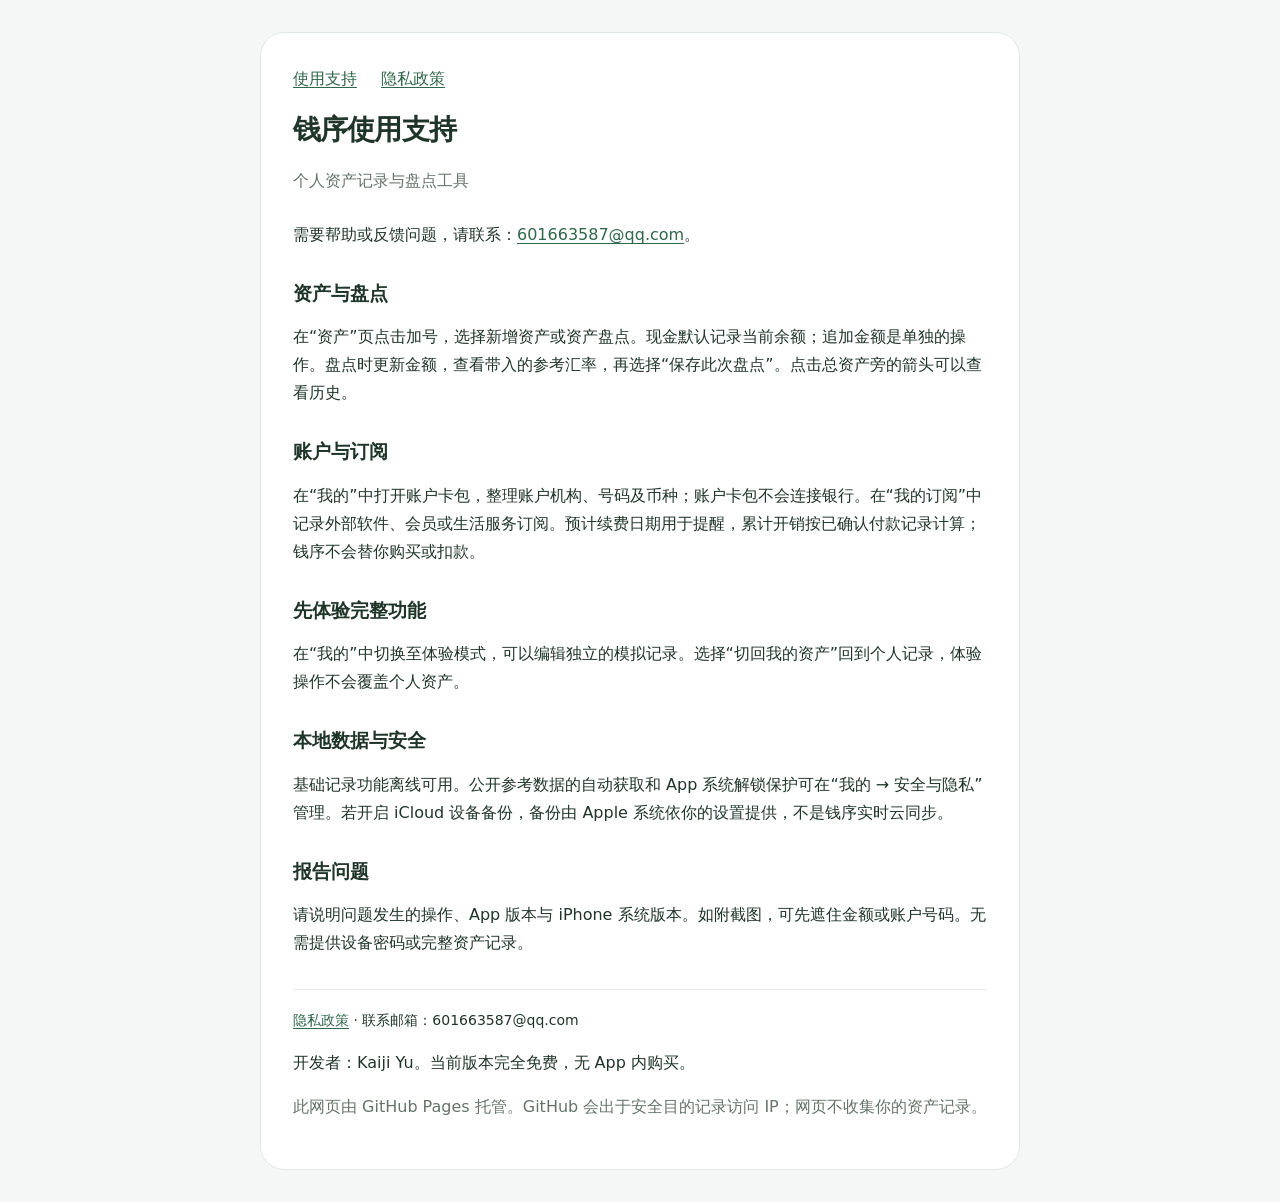
==== index.html @ 460b2d43 "Publish Qianxu support and privacy pages" ====
<!doctype html>
<html lang="zh-CN"><head><meta charset="utf-8"><meta name="viewport" content="width=device-width, initial-scale=1"><meta name="robots" content="noindex"><title>钱序 · 支持</title><link rel="stylesheet" href="stylesheet.css"></head>
<body><main><header><nav><a href="support.html">使用支持</a><a href="privacy.html">隐私政策</a></nav><h1>钱序使用支持</h1><p class="muted">个人资产记录与盘点工具</p></header>
<p>需要帮助或反馈问题，请联系：<a href="mailto:601663587@qq.com">601663587@qq.com</a>。</p>
<h2>资产与盘点</h2><p>在“资产”页点击加号，选择新增资产或资产盘点。现金默认记录当前余额；追加金额是单独的操作。盘点时更新金额，查看带入的参考汇率，再选择“保存此次盘点”。点击总资产旁的箭头可以查看历史。</p>
<h2>账户与订阅</h2><p>在“我的”中打开账户卡包，整理账户机构、号码及币种；账户卡包不会连接银行。在“我的订阅”中记录外部软件、会员或生活服务订阅。预计续费日期用于提醒，累计开销按已确认付款记录计算；钱序不会替你购买或扣款。</p>
<h2>先体验完整功能</h2><p>在“我的”中切换至体验模式，可以编辑独立的模拟记录。选择“切回我的资产”回到个人记录，体验操作不会覆盖个人资产。</p>
<h2>本地数据与安全</h2><p>基础记录功能离线可用。公开参考数据的自动获取和 App 系统解锁保护可在“我的 → 安全与隐私”管理。若开启 iCloud 设备备份，备份由 Apple 系统依你的设置提供，不是钱序实时云同步。</p>
<h2>报告问题</h2><p>请说明问题发生的操作、App 版本与 iPhone 系统版本。如附截图，可先遮住金额或账户号码。无需提供设备密码或完整资产记录。</p>
<footer><a href="privacy.html">隐私政策</a> · 联系邮箱：601663587@qq.com<p>开发者：Kaiji Yu。当前版本完全免费，无 App 内购买。</p><p class="muted">此网页由 GitHub Pages 托管。GitHub 会出于安全目的记录访问 IP；网页不收集你的资产记录。</p></footer></main></body></html>
---- stylesheet.css ----
:root{color-scheme:light;font-family:system-ui,-apple-system,BlinkMacSystemFont,"PingFang SC","Microsoft YaHei",sans-serif;color:#20352a;background:#f4f7f5;line-height:1.75}*{box-sizing:border-box}body{margin:0;padding:32px 20px}main{max-width:760px;margin:auto;padding:32px;background:#fff;border:1px solid #e0e8e2;border-radius:24px}header{margin-bottom:26px}h1{font-size:28px;line-height:1.3;letter-spacing:-.03em}h2{font-size:19px;margin-top:30px;line-height:1.5}p,li{font-size:16px}a{color:#30664a;text-underline-offset:3px}nav{display:flex;gap:24px;flex-wrap:wrap}small,.muted{color:#657369}footer{margin-top:32px;border-top:1px solid #e5ebe6;padding-top:18px;font-size:14px}.draft{padding:12px 16px;border-radius:12px;background:#f1f5f1;font-size:14px;color:#576559}@media(max-width:480px){body{padding:12px}main{padding:22px;border-radius:18px}h1{font-size:25px}}
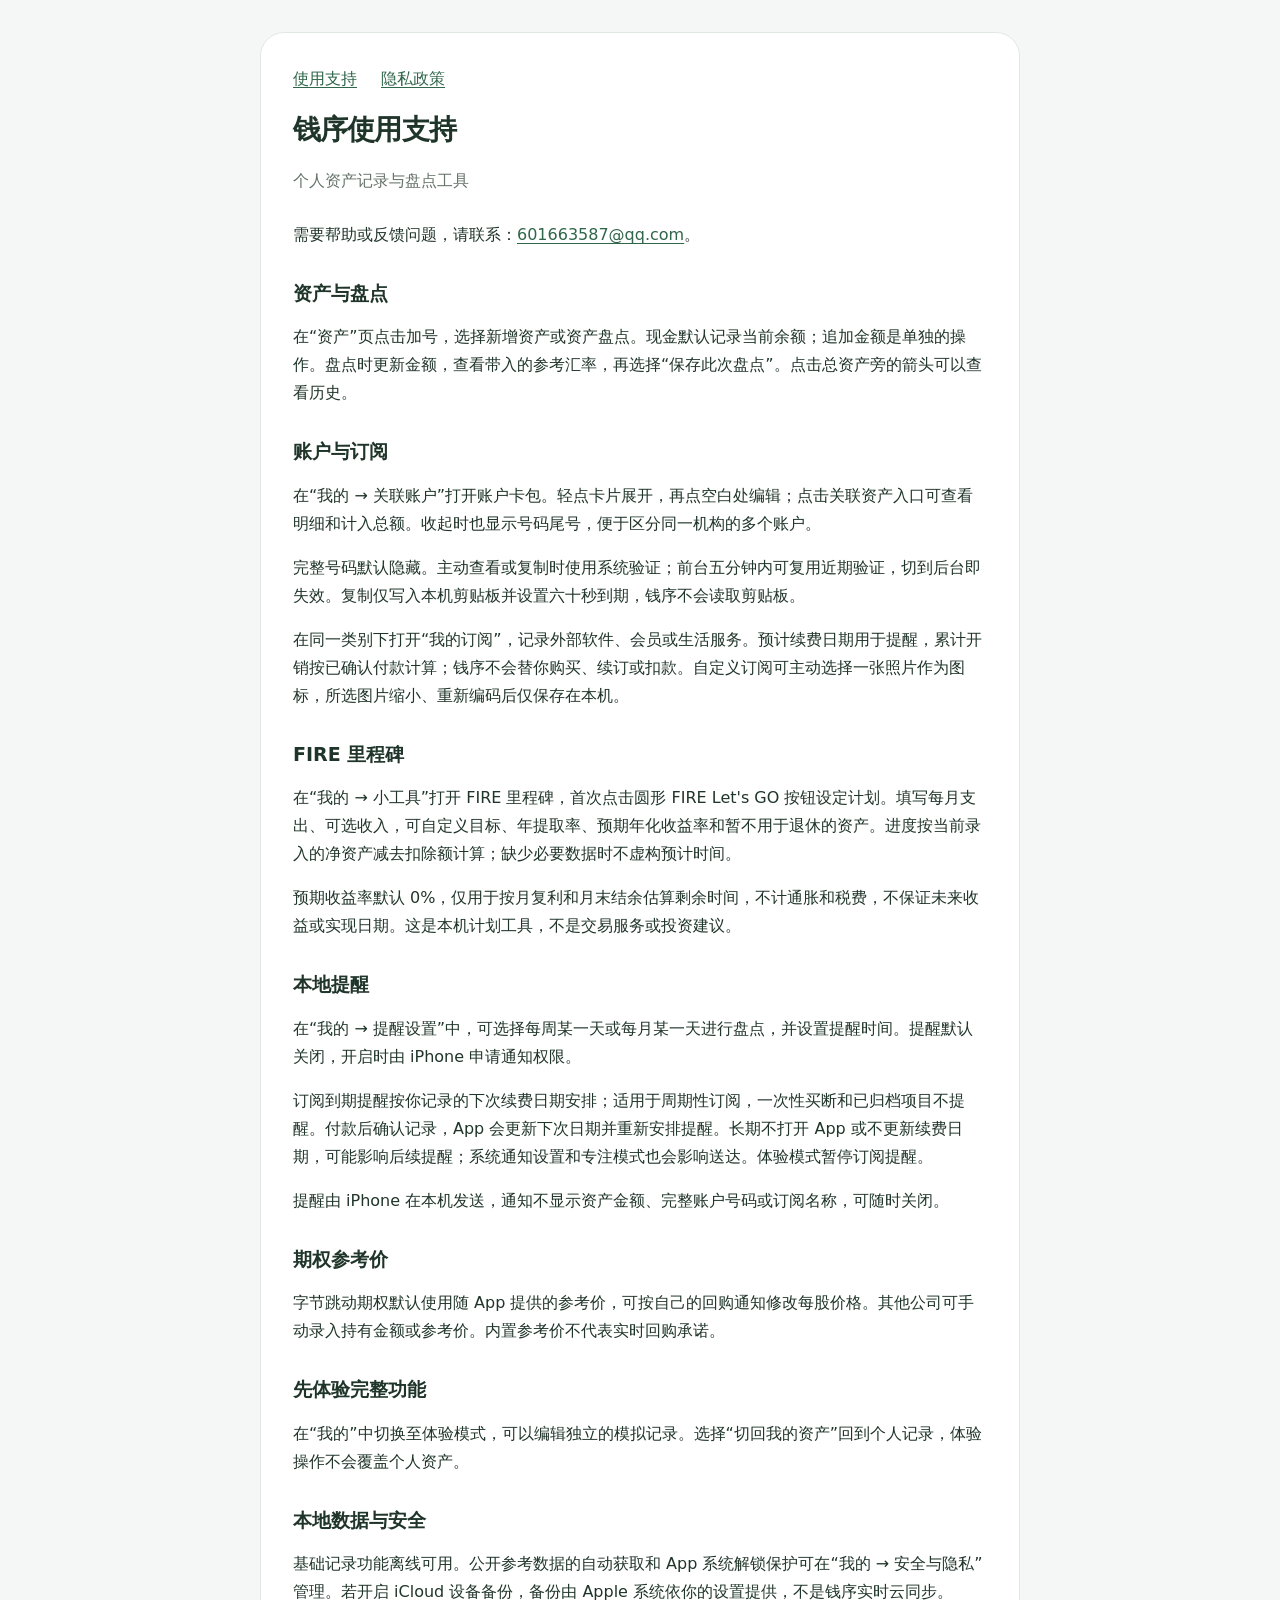
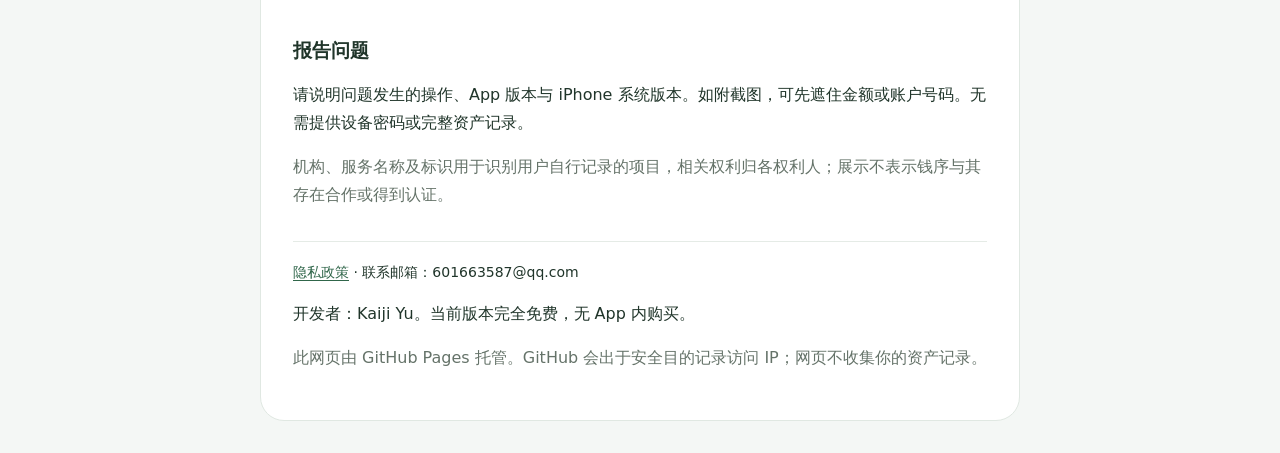
==== commit d68ce87f: "Update Qianxu privacy and support for FIRE, selected photos and protected card copy" ====
--- a/index.html
+++ b/index.html
@@ -3,8 +3,17 @@
 <body><main><header><nav><a href="support.html">使用支持</a><a href="privacy.html">隐私政策</a></nav><h1>钱序使用支持</h1><p class="muted">个人资产记录与盘点工具</p></header>
 <p>需要帮助或反馈问题，请联系：<a href="mailto:601663587@qq.com">601663587@qq.com</a>。</p>
 <h2>资产与盘点</h2><p>在“资产”页点击加号，选择新增资产或资产盘点。现金默认记录当前余额；追加金额是单独的操作。盘点时更新金额，查看带入的参考汇率，再选择“保存此次盘点”。点击总资产旁的箭头可以查看历史。</p>
-<h2>账户与订阅</h2><p>在“我的”中打开账户卡包，整理账户机构、号码及币种；账户卡包不会连接银行。在“我的订阅”中记录外部软件、会员或生活服务订阅。预计续费日期用于提醒，累计开销按已确认付款记录计算；钱序不会替你购买或扣款。</p>
+<h2>账户与订阅</h2><p>在“我的 → 关联账户”打开账户卡包。轻点卡片展开，再点空白处编辑；点击关联资产入口可查看明细和计入总额。收起时也显示号码尾号，便于区分同一机构的多个账户。</p>
+<p>完整号码默认隐藏。主动查看或复制时使用系统验证；前台五分钟内可复用近期验证，切到后台即失效。复制仅写入本机剪贴板并设置六十秒到期，钱序不会读取剪贴板。</p>
+<p>在同一类别下打开“我的订阅”，记录外部软件、会员或生活服务。预计续费日期用于提醒，累计开销按已确认付款计算；钱序不会替你购买、续订或扣款。自定义订阅可主动选择一张照片作为图标，所选图片缩小、重新编码后仅保存在本机。</p>
+<h2>FIRE 里程碑</h2><p>在“我的 → 小工具”打开 FIRE 里程碑，首次点击圆形 FIRE Let's GO 按钮设定计划。填写每月支出、可选收入，可自定义目标、年提取率、预期年化收益率和暂不用于退休的资产。进度按当前录入的净资产减去扣除额计算；缺少必要数据时不虚构预计时间。</p>
+<p>预期收益率默认 0%，仅用于按月复利和月末结余估算剩余时间，不计通胀和税费，不保证未来收益或实现日期。这是本机计划工具，不是交易服务或投资建议。</p>
+<h2>本地提醒</h2><p>在“我的 → 提醒设置”中，可选择每周某一天或每月某一天进行盘点，并设置提醒时间。提醒默认关闭，开启时由 iPhone 申请通知权限。</p>
+<p>订阅到期提醒按你记录的下次续费日期安排；适用于周期性订阅，一次性买断和已归档项目不提醒。付款后确认记录，App 会更新下次日期并重新安排提醒。长期不打开 App 或不更新续费日期，可能影响后续提醒；系统通知设置和专注模式也会影响送达。体验模式暂停订阅提醒。</p>
+<p>提醒由 iPhone 在本机发送，通知不显示资产金额、完整账户号码或订阅名称，可随时关闭。</p>
+<h2>期权参考价</h2><p>字节跳动期权默认使用随 App 提供的参考价，可按自己的回购通知修改每股价格。其他公司可手动录入持有金额或参考价。内置参考价不代表实时回购承诺。</p>
 <h2>先体验完整功能</h2><p>在“我的”中切换至体验模式，可以编辑独立的模拟记录。选择“切回我的资产”回到个人记录，体验操作不会覆盖个人资产。</p>
 <h2>本地数据与安全</h2><p>基础记录功能离线可用。公开参考数据的自动获取和 App 系统解锁保护可在“我的 → 安全与隐私”管理。若开启 iCloud 设备备份，备份由 Apple 系统依你的设置提供，不是钱序实时云同步。</p>
 <h2>报告问题</h2><p>请说明问题发生的操作、App 版本与 iPhone 系统版本。如附截图，可先遮住金额或账户号码。无需提供设备密码或完整资产记录。</p>
+<p class="muted">机构、服务名称及标识用于识别用户自行记录的项目，相关权利归各权利人；展示不表示钱序与其存在合作或得到认证。</p>
 <footer><a href="privacy.html">隐私政策</a> · 联系邮箱：601663587@qq.com<p>开发者：Kaiji Yu。当前版本完全免费，无 App 内购买。</p><p class="muted">此网页由 GitHub Pages 托管。GitHub 会出于安全目的记录访问 IP；网页不收集你的资产记录。</p></footer></main></body></html>
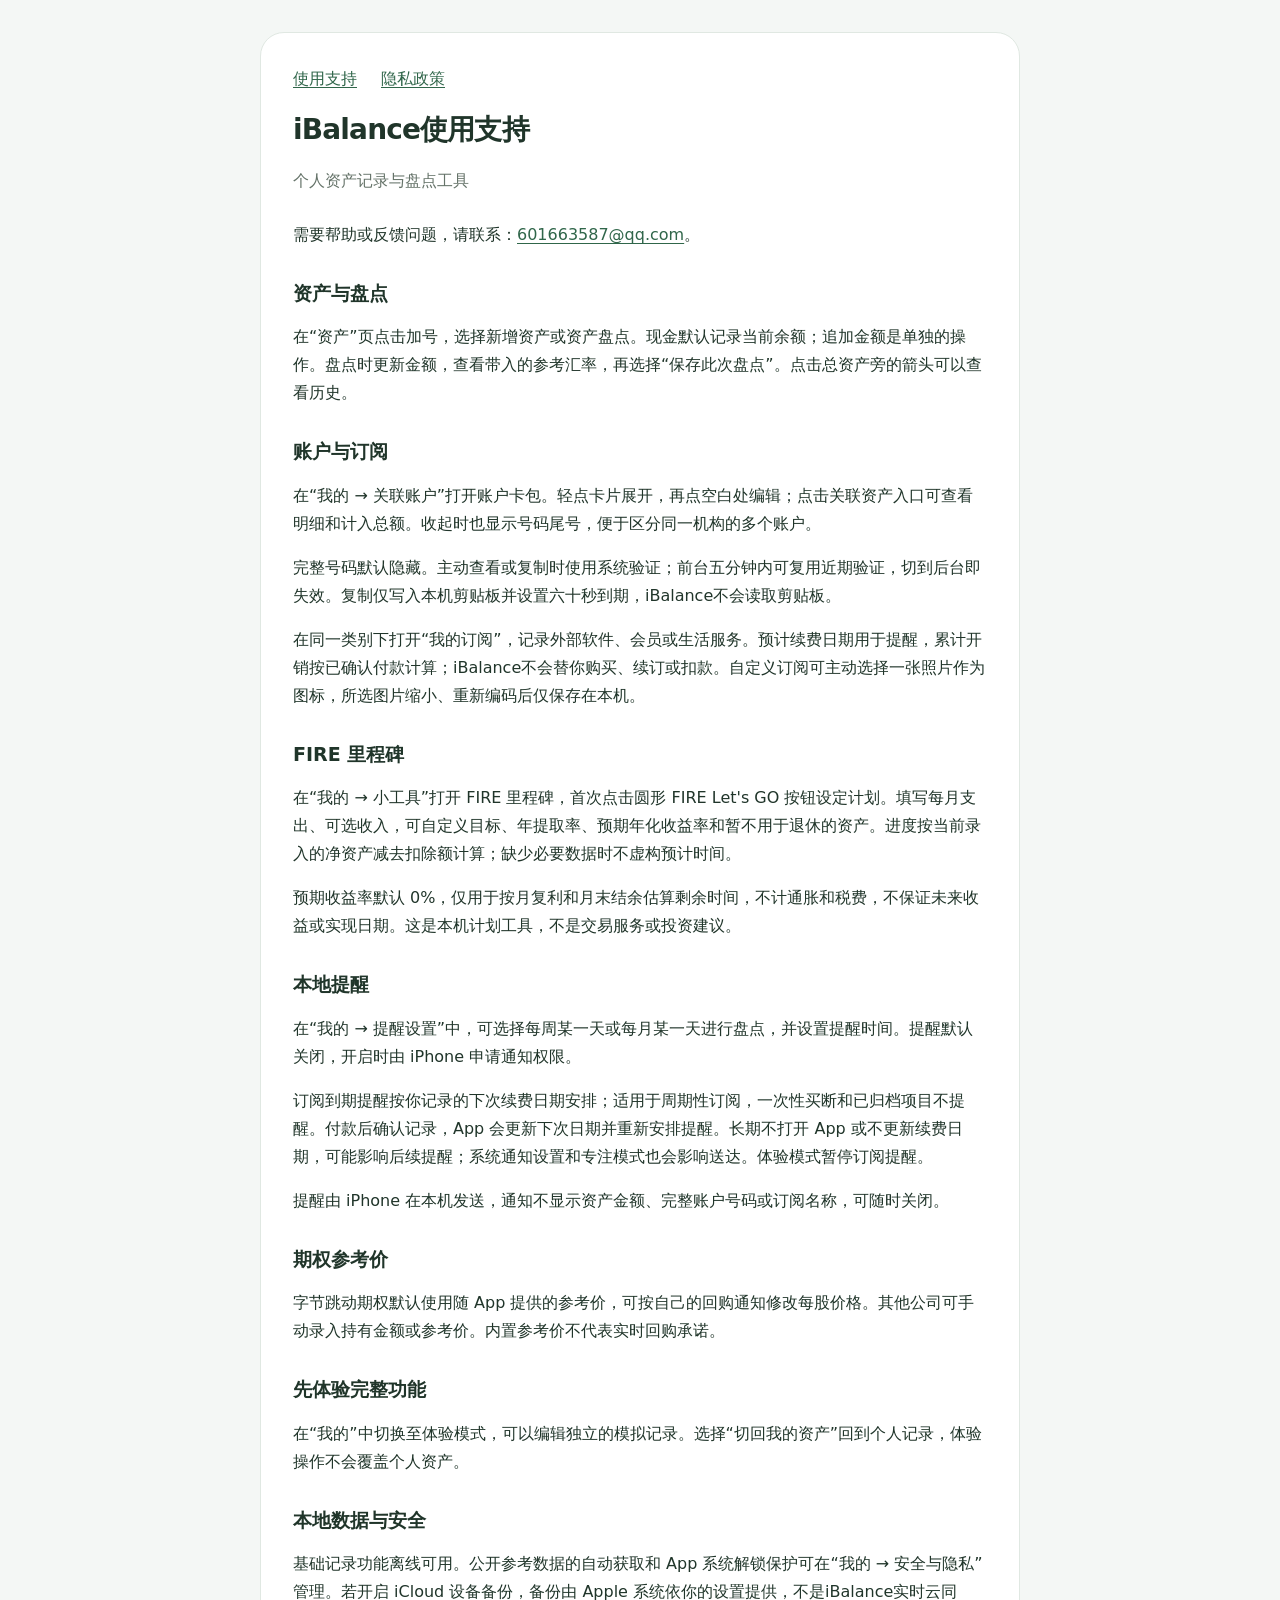
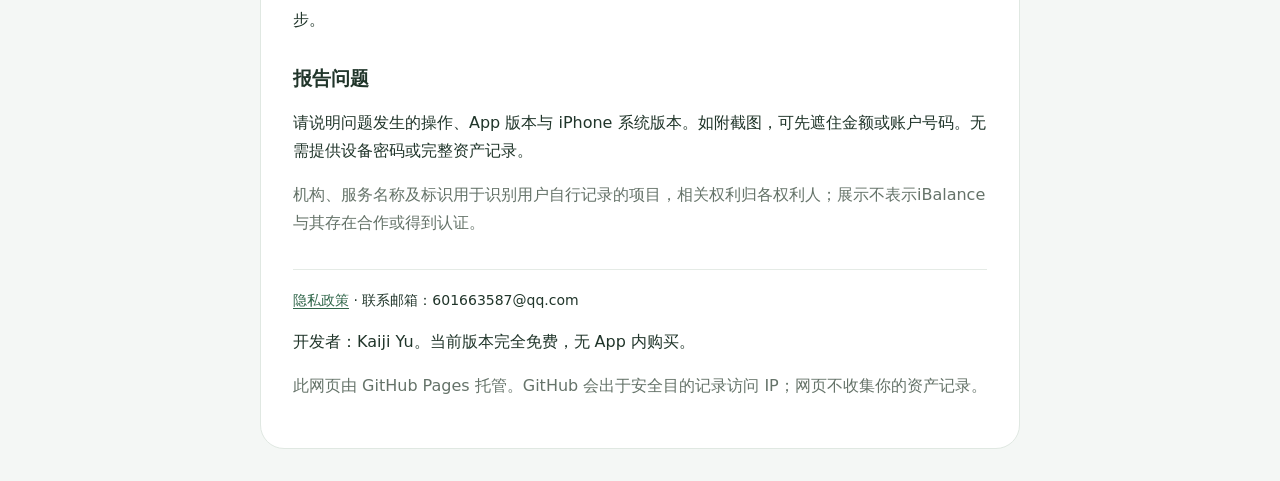
==== commit f17cece9: "Rename current product, privacy policy and support pages to iBalance" ====
--- a/index.html
+++ b/index.html
@@ -1,11 +1,11 @@
 <!doctype html>
-<html lang="zh-CN"><head><meta charset="utf-8"><meta name="viewport" content="width=device-width, initial-scale=1"><meta name="robots" content="noindex"><title>钱序 · 支持</title><link rel="stylesheet" href="stylesheet.css"></head>
-<body><main><header><nav><a href="support.html">使用支持</a><a href="privacy.html">隐私政策</a></nav><h1>钱序使用支持</h1><p class="muted">个人资产记录与盘点工具</p></header>
+<html lang="zh-CN"><head><meta charset="utf-8"><meta name="viewport" content="width=device-width, initial-scale=1"><meta name="robots" content="noindex"><title>iBalance · 支持</title><link rel="stylesheet" href="stylesheet.css"></head>
+<body><main><header><nav><a href="support.html">使用支持</a><a href="privacy.html">隐私政策</a></nav><h1>iBalance使用支持</h1><p class="muted">个人资产记录与盘点工具</p></header>
 <p>需要帮助或反馈问题，请联系：<a href="mailto:601663587@qq.com">601663587@qq.com</a>。</p>
 <h2>资产与盘点</h2><p>在“资产”页点击加号，选择新增资产或资产盘点。现金默认记录当前余额；追加金额是单独的操作。盘点时更新金额，查看带入的参考汇率，再选择“保存此次盘点”。点击总资产旁的箭头可以查看历史。</p>
 <h2>账户与订阅</h2><p>在“我的 → 关联账户”打开账户卡包。轻点卡片展开，再点空白处编辑；点击关联资产入口可查看明细和计入总额。收起时也显示号码尾号，便于区分同一机构的多个账户。</p>
-<p>完整号码默认隐藏。主动查看或复制时使用系统验证；前台五分钟内可复用近期验证，切到后台即失效。复制仅写入本机剪贴板并设置六十秒到期，钱序不会读取剪贴板。</p>
-<p>在同一类别下打开“我的订阅”，记录外部软件、会员或生活服务。预计续费日期用于提醒，累计开销按已确认付款计算；钱序不会替你购买、续订或扣款。自定义订阅可主动选择一张照片作为图标，所选图片缩小、重新编码后仅保存在本机。</p>
+<p>完整号码默认隐藏。主动查看或复制时使用系统验证；前台五分钟内可复用近期验证，切到后台即失效。复制仅写入本机剪贴板并设置六十秒到期，iBalance不会读取剪贴板。</p>
+<p>在同一类别下打开“我的订阅”，记录外部软件、会员或生活服务。预计续费日期用于提醒，累计开销按已确认付款计算；iBalance不会替你购买、续订或扣款。自定义订阅可主动选择一张照片作为图标，所选图片缩小、重新编码后仅保存在本机。</p>
 <h2>FIRE 里程碑</h2><p>在“我的 → 小工具”打开 FIRE 里程碑，首次点击圆形 FIRE Let's GO 按钮设定计划。填写每月支出、可选收入，可自定义目标、年提取率、预期年化收益率和暂不用于退休的资产。进度按当前录入的净资产减去扣除额计算；缺少必要数据时不虚构预计时间。</p>
 <p>预期收益率默认 0%，仅用于按月复利和月末结余估算剩余时间，不计通胀和税费，不保证未来收益或实现日期。这是本机计划工具，不是交易服务或投资建议。</p>
 <h2>本地提醒</h2><p>在“我的 → 提醒设置”中，可选择每周某一天或每月某一天进行盘点，并设置提醒时间。提醒默认关闭，开启时由 iPhone 申请通知权限。</p>
@@ -13,7 +13,7 @@
 <p>提醒由 iPhone 在本机发送，通知不显示资产金额、完整账户号码或订阅名称，可随时关闭。</p>
 <h2>期权参考价</h2><p>字节跳动期权默认使用随 App 提供的参考价，可按自己的回购通知修改每股价格。其他公司可手动录入持有金额或参考价。内置参考价不代表实时回购承诺。</p>
 <h2>先体验完整功能</h2><p>在“我的”中切换至体验模式，可以编辑独立的模拟记录。选择“切回我的资产”回到个人记录，体验操作不会覆盖个人资产。</p>
-<h2>本地数据与安全</h2><p>基础记录功能离线可用。公开参考数据的自动获取和 App 系统解锁保护可在“我的 → 安全与隐私”管理。若开启 iCloud 设备备份，备份由 Apple 系统依你的设置提供，不是钱序实时云同步。</p>
+<h2>本地数据与安全</h2><p>基础记录功能离线可用。公开参考数据的自动获取和 App 系统解锁保护可在“我的 → 安全与隐私”管理。若开启 iCloud 设备备份，备份由 Apple 系统依你的设置提供，不是iBalance实时云同步。</p>
 <h2>报告问题</h2><p>请说明问题发生的操作、App 版本与 iPhone 系统版本。如附截图，可先遮住金额或账户号码。无需提供设备密码或完整资产记录。</p>
-<p class="muted">机构、服务名称及标识用于识别用户自行记录的项目，相关权利归各权利人；展示不表示钱序与其存在合作或得到认证。</p>
+<p class="muted">机构、服务名称及标识用于识别用户自行记录的项目，相关权利归各权利人；展示不表示iBalance与其存在合作或得到认证。</p>
 <footer><a href="privacy.html">隐私政策</a> · 联系邮箱：601663587@qq.com<p>开发者：Kaiji Yu。当前版本完全免费，无 App 内购买。</p><p class="muted">此网页由 GitHub Pages 托管。GitHub 会出于安全目的记录访问 IP；网页不收集你的资产记录。</p></footer></main></body></html>
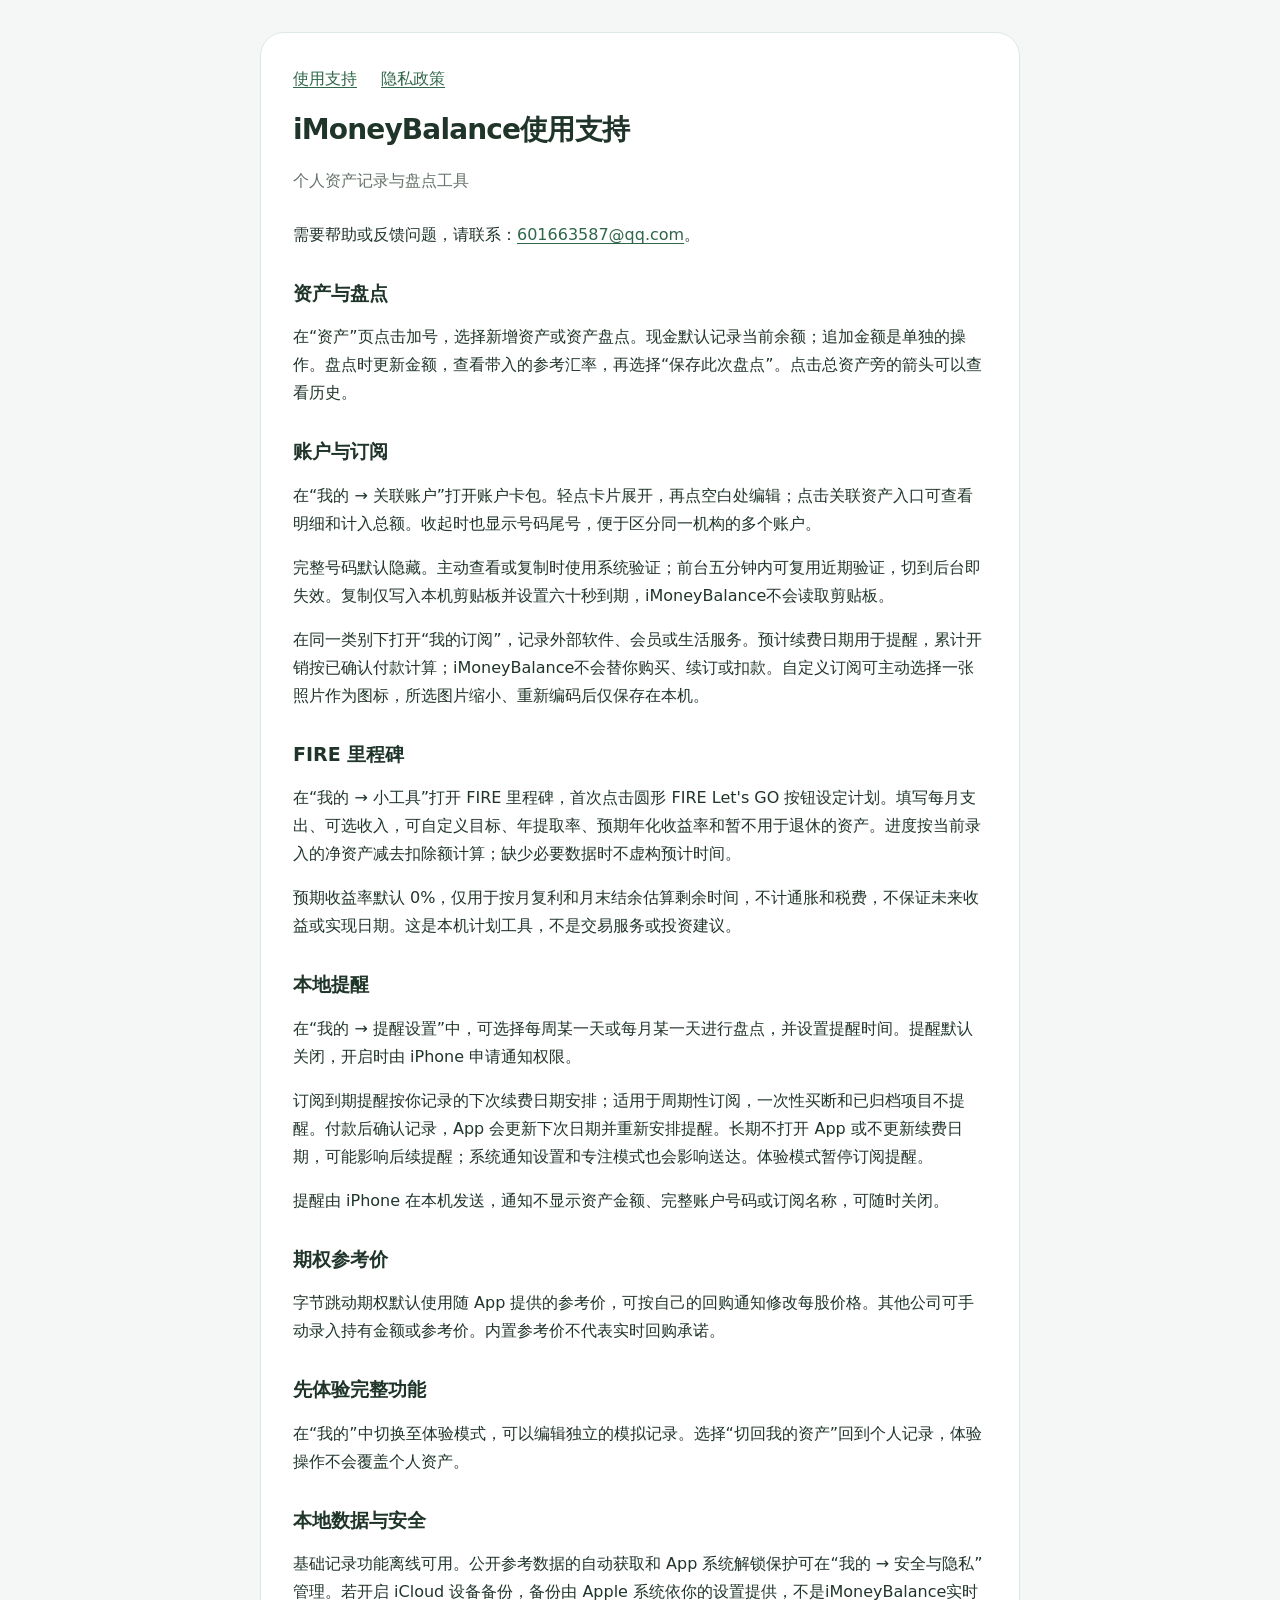
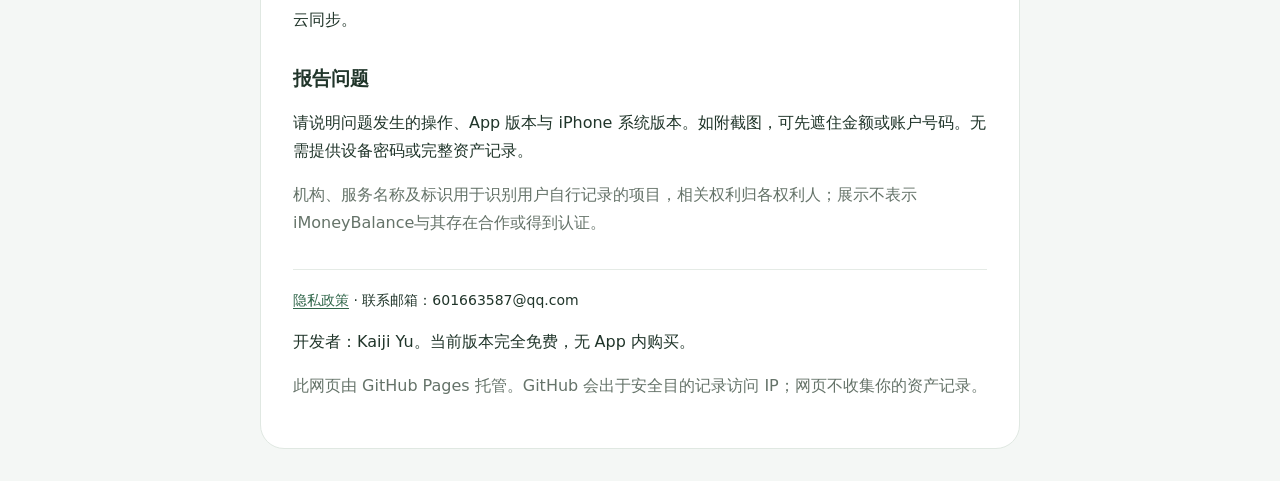
==== commit fa555e1e: "Unify privacy policy and support pages under iMoneyBalance" ====
--- a/index.html
+++ b/index.html
@@ -1,11 +1,11 @@
 <!doctype html>
-<html lang="zh-CN"><head><meta charset="utf-8"><meta name="viewport" content="width=device-width, initial-scale=1"><meta name="robots" content="noindex"><title>iBalance · 支持</title><link rel="stylesheet" href="stylesheet.css"></head>
-<body><main><header><nav><a href="support.html">使用支持</a><a href="privacy.html">隐私政策</a></nav><h1>iBalance使用支持</h1><p class="muted">个人资产记录与盘点工具</p></header>
+<html lang="zh-CN"><head><meta charset="utf-8"><meta name="viewport" content="width=device-width, initial-scale=1"><meta name="robots" content="noindex"><title>iMoneyBalance · 支持</title><link rel="stylesheet" href="stylesheet.css"></head>
+<body><main><header><nav><a href="support.html">使用支持</a><a href="privacy.html">隐私政策</a></nav><h1>iMoneyBalance使用支持</h1><p class="muted">个人资产记录与盘点工具</p></header>
 <p>需要帮助或反馈问题，请联系：<a href="mailto:601663587@qq.com">601663587@qq.com</a>。</p>
 <h2>资产与盘点</h2><p>在“资产”页点击加号，选择新增资产或资产盘点。现金默认记录当前余额；追加金额是单独的操作。盘点时更新金额，查看带入的参考汇率，再选择“保存此次盘点”。点击总资产旁的箭头可以查看历史。</p>
 <h2>账户与订阅</h2><p>在“我的 → 关联账户”打开账户卡包。轻点卡片展开，再点空白处编辑；点击关联资产入口可查看明细和计入总额。收起时也显示号码尾号，便于区分同一机构的多个账户。</p>
-<p>完整号码默认隐藏。主动查看或复制时使用系统验证；前台五分钟内可复用近期验证，切到后台即失效。复制仅写入本机剪贴板并设置六十秒到期，iBalance不会读取剪贴板。</p>
-<p>在同一类别下打开“我的订阅”，记录外部软件、会员或生活服务。预计续费日期用于提醒，累计开销按已确认付款计算；iBalance不会替你购买、续订或扣款。自定义订阅可主动选择一张照片作为图标，所选图片缩小、重新编码后仅保存在本机。</p>
+<p>完整号码默认隐藏。主动查看或复制时使用系统验证；前台五分钟内可复用近期验证，切到后台即失效。复制仅写入本机剪贴板并设置六十秒到期，iMoneyBalance不会读取剪贴板。</p>
+<p>在同一类别下打开“我的订阅”，记录外部软件、会员或生活服务。预计续费日期用于提醒，累计开销按已确认付款计算；iMoneyBalance不会替你购买、续订或扣款。自定义订阅可主动选择一张照片作为图标，所选图片缩小、重新编码后仅保存在本机。</p>
 <h2>FIRE 里程碑</h2><p>在“我的 → 小工具”打开 FIRE 里程碑，首次点击圆形 FIRE Let's GO 按钮设定计划。填写每月支出、可选收入，可自定义目标、年提取率、预期年化收益率和暂不用于退休的资产。进度按当前录入的净资产减去扣除额计算；缺少必要数据时不虚构预计时间。</p>
 <p>预期收益率默认 0%，仅用于按月复利和月末结余估算剩余时间，不计通胀和税费，不保证未来收益或实现日期。这是本机计划工具，不是交易服务或投资建议。</p>
 <h2>本地提醒</h2><p>在“我的 → 提醒设置”中，可选择每周某一天或每月某一天进行盘点，并设置提醒时间。提醒默认关闭，开启时由 iPhone 申请通知权限。</p>
@@ -13,7 +13,7 @@
 <p>提醒由 iPhone 在本机发送，通知不显示资产金额、完整账户号码或订阅名称，可随时关闭。</p>
 <h2>期权参考价</h2><p>字节跳动期权默认使用随 App 提供的参考价，可按自己的回购通知修改每股价格。其他公司可手动录入持有金额或参考价。内置参考价不代表实时回购承诺。</p>
 <h2>先体验完整功能</h2><p>在“我的”中切换至体验模式，可以编辑独立的模拟记录。选择“切回我的资产”回到个人记录，体验操作不会覆盖个人资产。</p>
-<h2>本地数据与安全</h2><p>基础记录功能离线可用。公开参考数据的自动获取和 App 系统解锁保护可在“我的 → 安全与隐私”管理。若开启 iCloud 设备备份，备份由 Apple 系统依你的设置提供，不是iBalance实时云同步。</p>
+<h2>本地数据与安全</h2><p>基础记录功能离线可用。公开参考数据的自动获取和 App 系统解锁保护可在“我的 → 安全与隐私”管理。若开启 iCloud 设备备份，备份由 Apple 系统依你的设置提供，不是iMoneyBalance实时云同步。</p>
 <h2>报告问题</h2><p>请说明问题发生的操作、App 版本与 iPhone 系统版本。如附截图，可先遮住金额或账户号码。无需提供设备密码或完整资产记录。</p>
-<p class="muted">机构、服务名称及标识用于识别用户自行记录的项目，相关权利归各权利人；展示不表示iBalance与其存在合作或得到认证。</p>
+<p class="muted">机构、服务名称及标识用于识别用户自行记录的项目，相关权利归各权利人；展示不表示iMoneyBalance与其存在合作或得到认证。</p>
 <footer><a href="privacy.html">隐私政策</a> · 联系邮箱：601663587@qq.com<p>开发者：Kaiji Yu。当前版本完全免费，无 App 内购买。</p><p class="muted">此网页由 GitHub Pages 托管。GitHub 会出于安全目的记录访问 IP；网页不收集你的资产记录。</p></footer></main></body></html>
